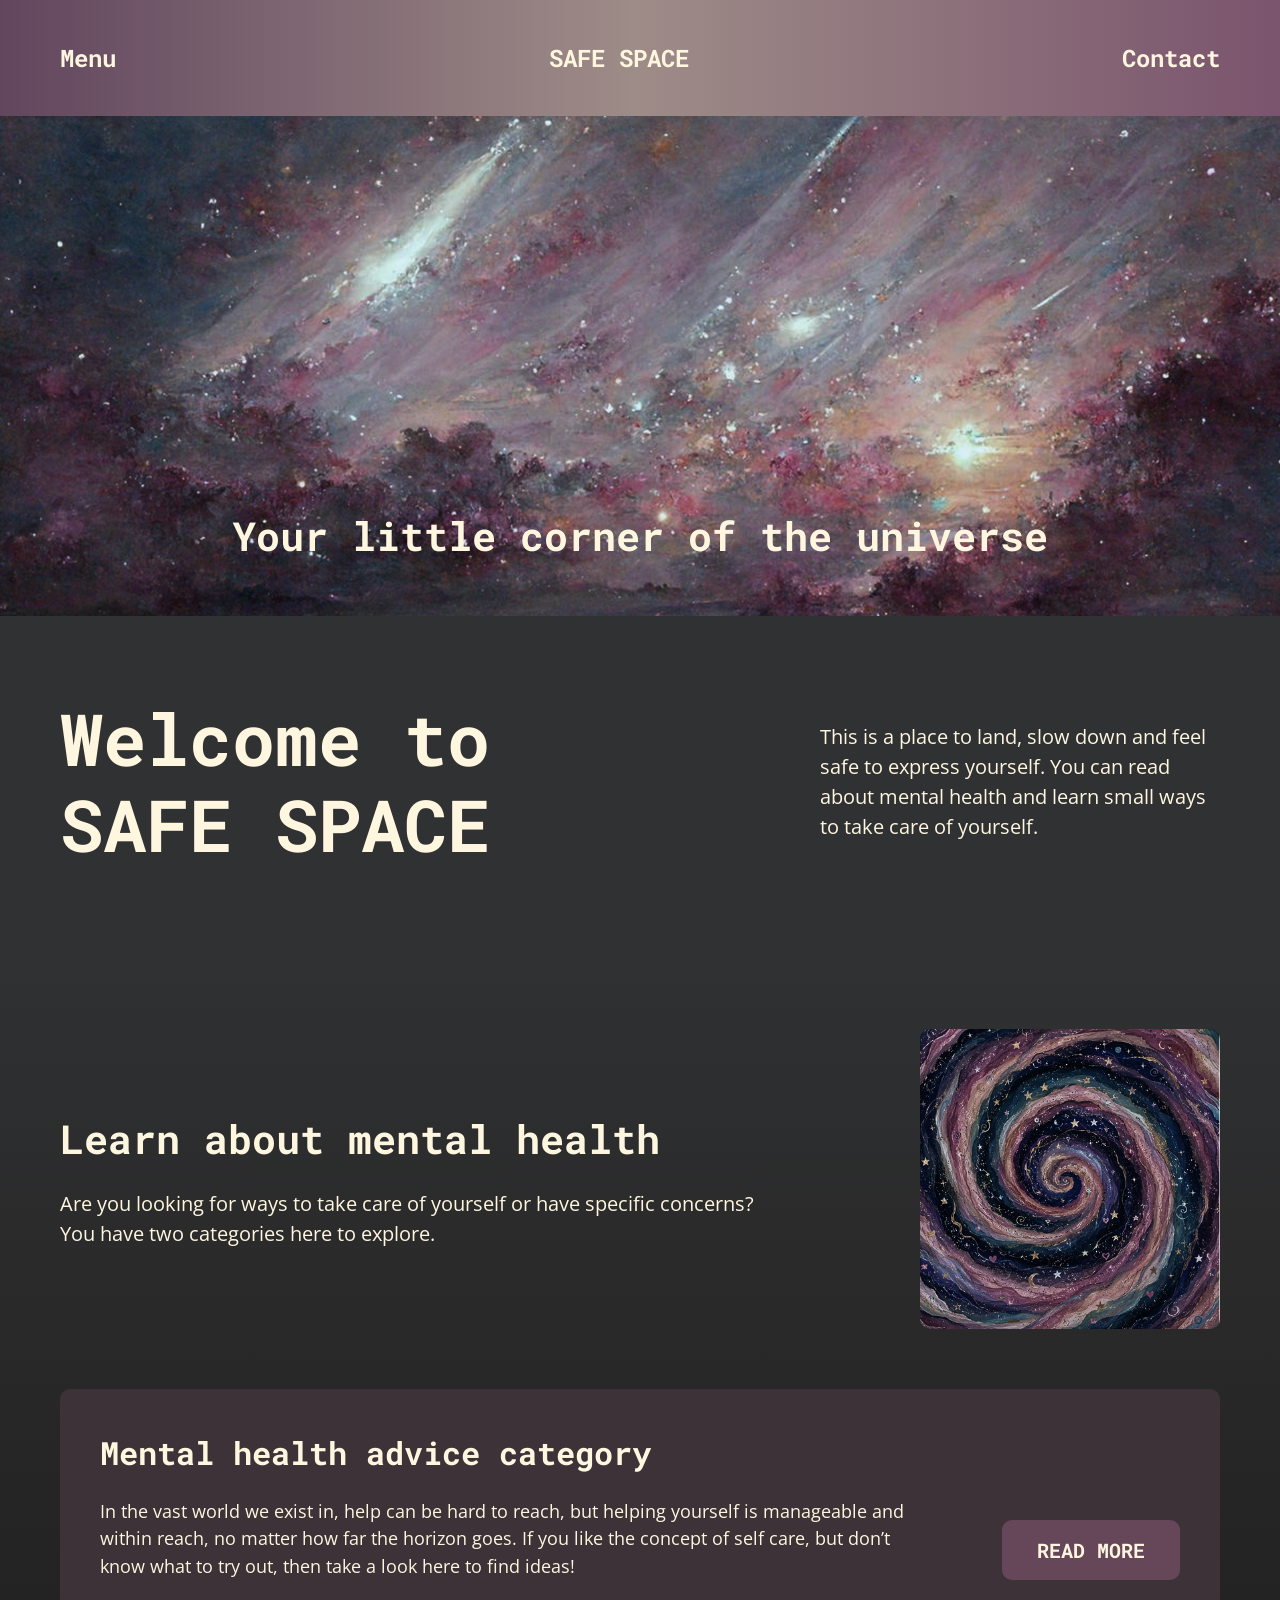
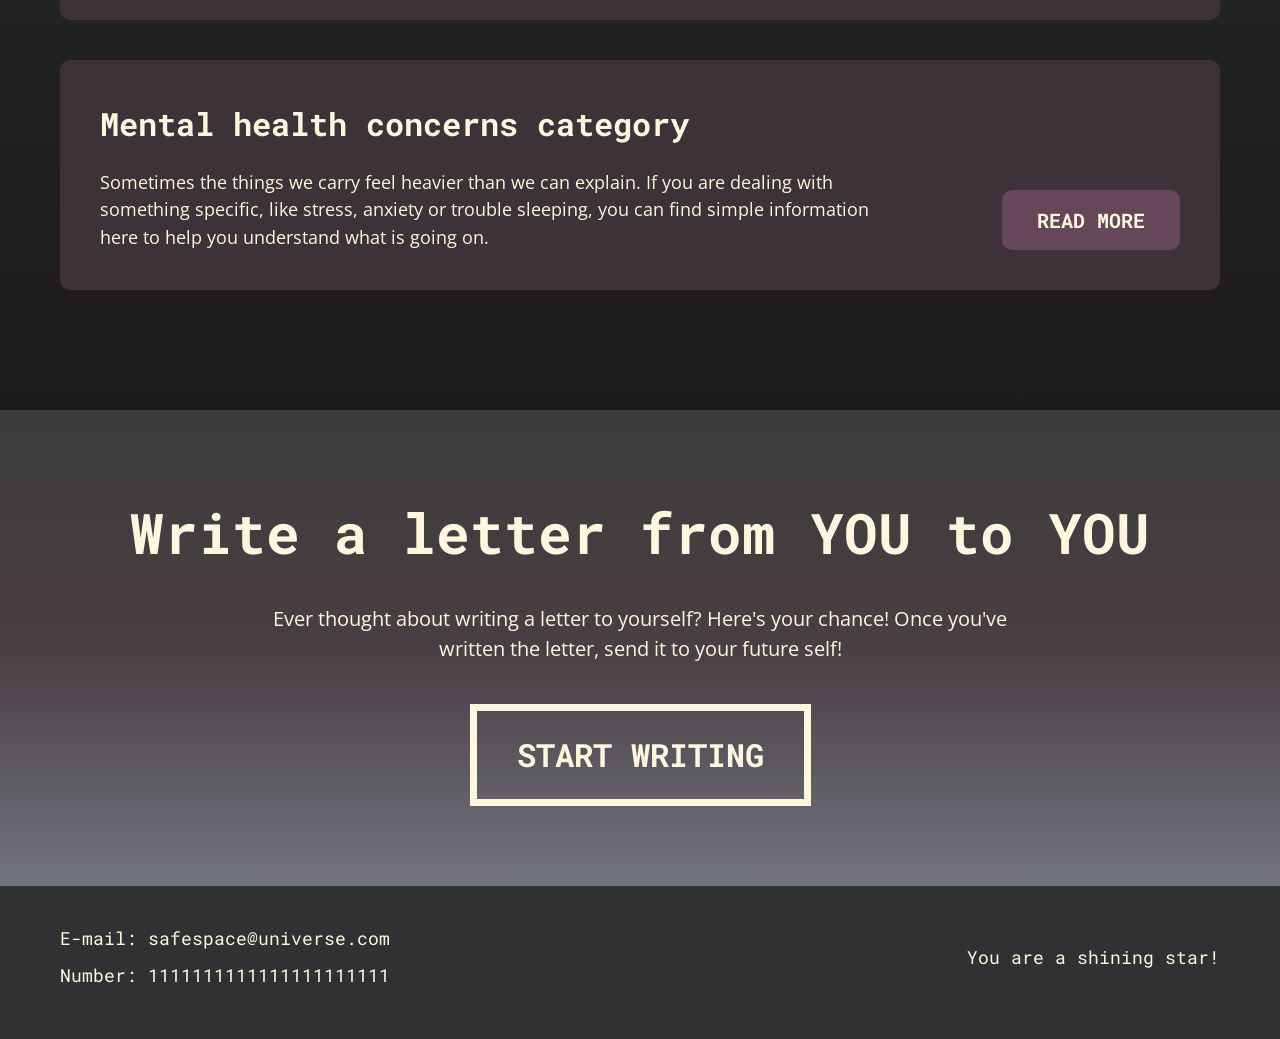
==== index.html @ ffc08a92 "html css" ====
<!DOCTYPE html>
<html lang="en">
<head>
    <meta charset="UTF-8">
    <meta name="viewport" content="width=device-width, initial-scale=1.0">
    
    <title>SAFE SPACE</title>

    <link rel="preconnect" href="https://fonts.googleapis.com">
    <link rel="preconnect" href="https://fonts.gstatic.com" crossorigin>
    <link href="https://fonts.googleapis.com/css2?family=Open+Sans:wght@400;700&family=Roboto+Mono:wght@400;700&display=swap" rel="stylesheet">

    <link rel="stylesheet" href="css/style.css">
</head>
<body>


    <header class="header">


        <nav class="nav">
            <a href="#">Menu</a>
            <a href="#" class="logo">SAFE SPACE</a>
            <a href="#">Contact</a>
        </nav>


    </header>


    <main>


        <section class="hero">


            <img src="images/conceptheroimage.jpg" alt="A painted night sky with shooting stars and pink clouds" class="hero-image">
            <h1> Your little corner of the universe</h1>


        </section>


        <section class="welcome">

            <h2>Welcome to SAFE SPACE</h2>
            <p>This is a place to land, slow down and feel safe to express yourself. You can read about mental health and learn small ways to take care of yourself.</p>

        </section>


        <section class="mentalhealth">


            <div class="aboutmentalhealth">
                <div>
                    <h2>Learn about mental health</h2>
                    <p>Are you looking for ways to take care of yourself or have specific concerns? You have two categories here to explore.</p>
                </div>
                <img src="images/portal.jpg" alt="A painted purple and blue spiral galaxy">
            </div>


            <article class="category">
                <div class="categorytext">
                    <h3>Mental health advice category</h3>
                    <p>In the vast world we exist in, help can be hard to reach, but helping yourself is manageable and within reach, no matter how far the horizon goes. If you like the concept of self care, but don’t know what to try out, then take a look here to find ideas!</p>
                </div>
                <a href="#" class="button">READ MORE</a>
            </article>


            <article class="category">
                <div class="categorytext">
                    <h3>Mental health concerns category</h3>
                    <p>Sometimes the things we carry feel heavier than we can explain. If you are dealing with something specific, like stress, anxiety or trouble sleeping, you can find simple information here to help you understand what is going on.</p>
                </div>
                <a href="#" class="button">READ MORE</a>
            </article>


        </section>


        <section class="letter">


            <h2>Write a letter from YOU to YOU</h2>
            <p>Ever thought about writing a letter to yourself? Here's your chance! Once you've written the letter, send it to your future self!</p>
            <a href="#" class="buttonbox">START WRITING</a>


        </section>


    </main>


    <footer class="footer">


        <div>
            <p>E-mail: safespace@universe.com</p>
            <p>Number: 1111111111111111111111</p>
        </div>
        <p>You are a shining star!</p>


    </footer>
    

</body>
</html>
---- css/style.css ----
* {
   box-sizing: border-box; 
   margin: 0;
   padding:0;
}

body {
    background-color: #303132;
    color: #FFF6E0;
    font-family: "Open Sans", sans-serif;
    font-size: 16px;
    line-height: 1.5;
}

/*header*/ 


.header {
    background: linear-gradient(90deg, #62465E 0%, #9E8C88 49.65%, #7A546D 100%);
    width: 100%;
}

.nav {
    display: flex;
    justify-content: space-between;
    align-items: center;
    padding: 40px 60px;
}

.nav a {
    font-family: "Roboto Mono", monospace;
    font-weight: 700;
    font-size: 1.5rem;
    color:#FFF6E0;
    text-decoration: none;
}

.logo {
    font-size: 2.2rem;
}


/*hero*/


.hero {
    position: relative;
}

.hero-image {
    display: block;
    width: 100%;
    max-height: 500px;
    object-fit: cover;
}

.hero h1 {
    position: absolute;
    bottom: 10%;
    left: 0;
    width: 100%;
    text-align: center;
    font-family: "Roboto Mono", monospace;
    font-size: 2.5rem;
    color:#FFF6E0
}


/*welcome*/


.welcome {
    display: flex;
    flex-wrap: wrap;
    justify-content: space-between;
    align-items: center;
    gap: 40px;
    padding: 80px 60px;
}

.welcome h2 {
    flex: 1;
    max-width: 590px;
    font-family: "Roboto Mono", monospace;
    font-style: normal;
    font-size: 4.5rem;
    font-weight: 700;
    line-height: 1.2;
}

.welcome p {
    flex: 1;
    max-width: 577px;
    max-width: 400px;
    font-family: "Open Sans", sans-serif;
    font-size: 1.25rem;
    line-height: 1.5;
}


/*mental health*/


.mentalhealth {
    background: linear-gradient(180deg, #303132 0%, #1C1A1B 100%);
    padding: 80px 60px;
}

.aboutmentalhealth {
    display: flex;
    justify-content: space-between;
    align-items: center;
    gap: 40px;
    margin-bottom: 60px;
}

.aboutmentalhealth h2 {
    font-family: "Roboto Mono", monospace;
    font-size: 2.5rem; 
    margin-bottom: 20px;
}

.aboutmentalhealth p {
    font-family: "Open Sans", sans-serif;
    font-size: 1.25rem;
    max-width: 700px;
}

.aboutmentalhealth img {
    width: 300px;
    height: 300px;
    object-fit: cover;
    border-radius: 10px; 
}


/*categories*/


.category {
    background-color: #3C3237; 
    border-radius: 10px; 
    padding: 40px;
    margin-bottom: 40px;
    display: flex;
    justify-content: space-between;
    align-items: flex-end;
    gap: 30px;
}

.categorytext {
    max-width: 75%;
}

.category h3 {
    font-family: "Roboto Mono", monospace;
    font-size: 2rem; 
    margin-bottom: 20px;
}

.category p {
    font-family: "Open Sans", sans-serif;
    font-size: 1.15rem;
    line-height: 1.5;
}


/*READ MORE*/


.button {
    display: inline-block;
    background-color: #654759; 
    border-radius: 10px; 
    color: #FFF6E0;
    padding: 15px 35px;
    text-decoration: none;
    font-family: "Roboto Mono", monospace;
    font-size: 1.25rem; 
    font-weight: 700;
    white-space: nowrap;
}


/*letter*/


.letter {
    background: linear-gradient(180deg, #3C3C3C 0%, #493E43 50%, #72747E 100%); /* Figma line 286 */
    padding: 80px 60px;
    text-align: center;
}

.letter h2 {
    font-family: "Roboto Mono", monospace;
    font-size: 3.5rem; 
    margin-bottom: 30px;
}

.letter p {
    font-family: "Open Sans", sans-serif;
    font-size: 1.25rem;
    max-width: 800px;
    margin: 0 auto 40px auto;
}


/*START WRITING*/


.buttonbox {
    display: inline-block;
    border: 7px solid #FFF6E0; 
    color: #FFF6E0;
    padding: 20px 40px;
    font-family: "Roboto Mono", monospace;
    font-size: 2rem; 
    font-weight: 700;
    text-decoration: none;
    text-align: center;
}


/*footer*/


.footer {
    background-color: #303132;
    padding: 40px 60px;
    display: flex;
    justify-content: space-between;
    align-items: center;
}

.footer p {
    font-family: "Roboto Mono", monospace;
    font-size: 1.1rem;
    margin-bottom: 10px;
}
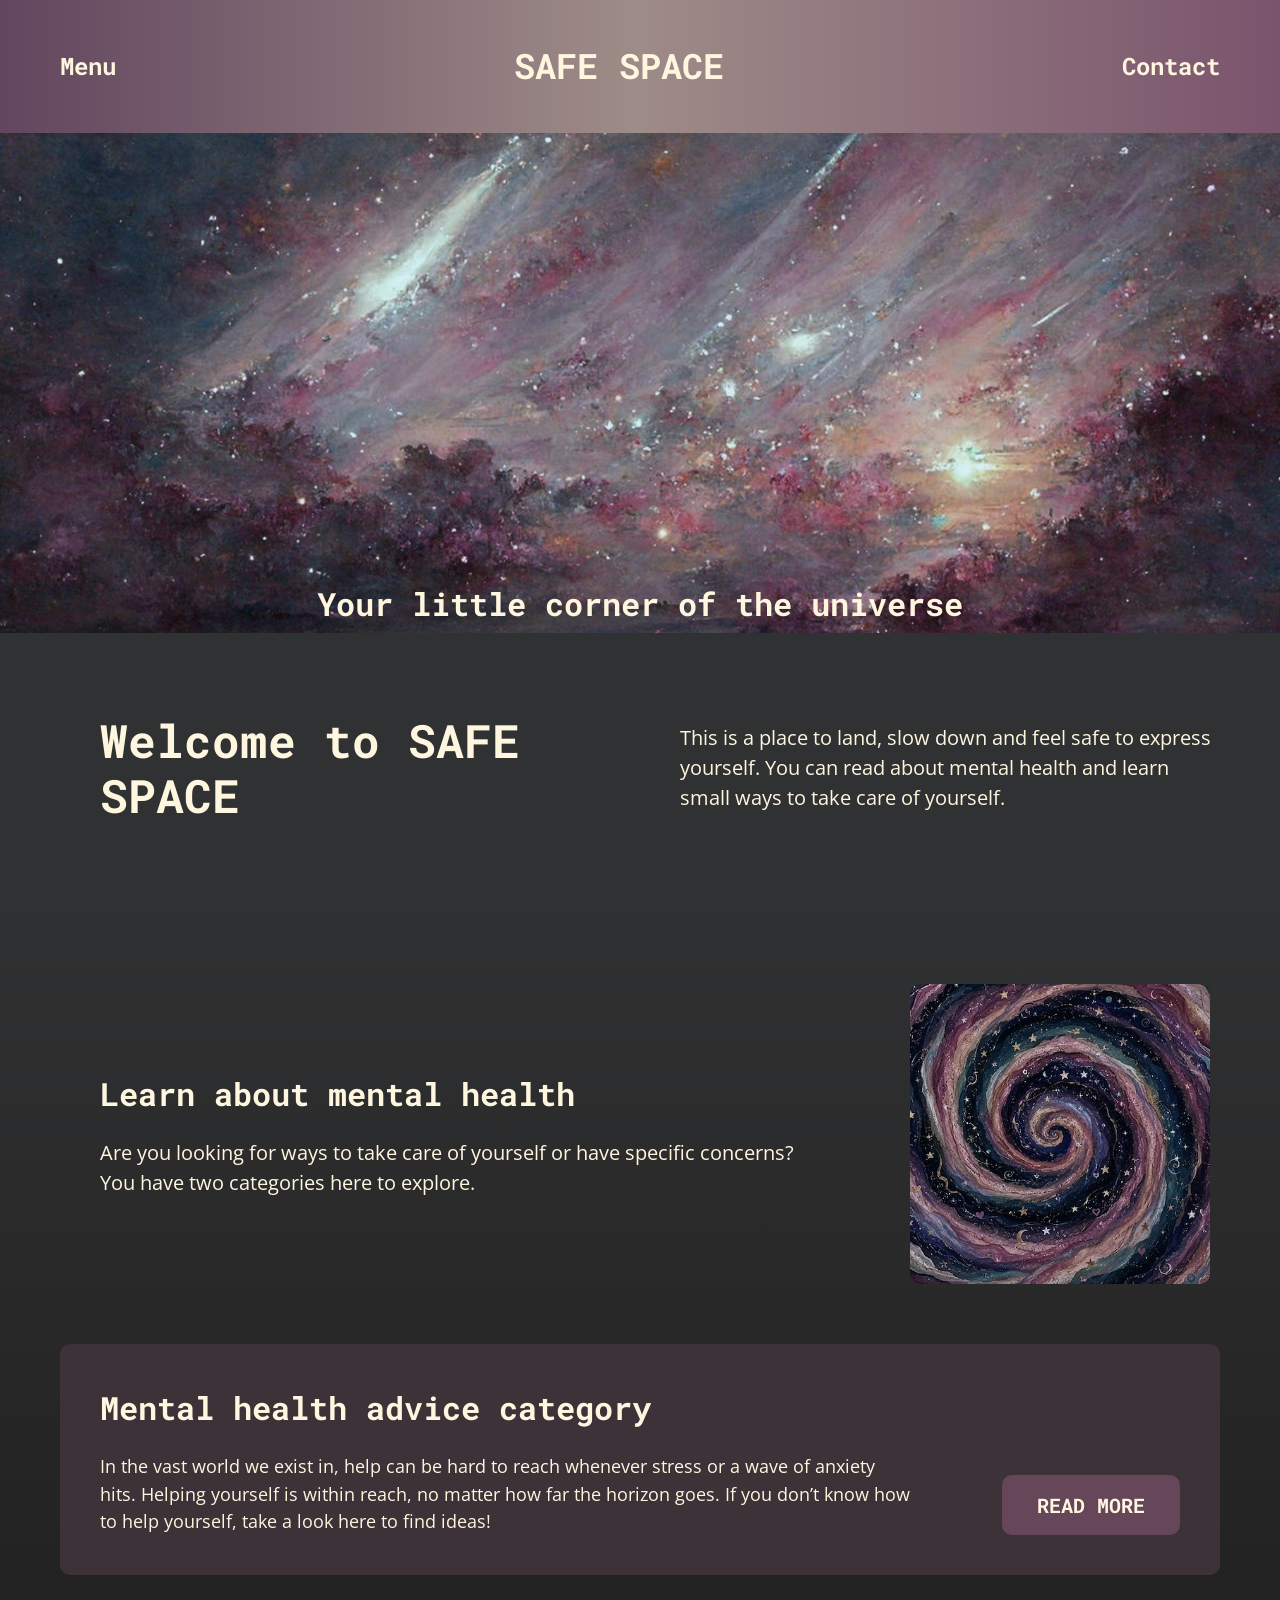
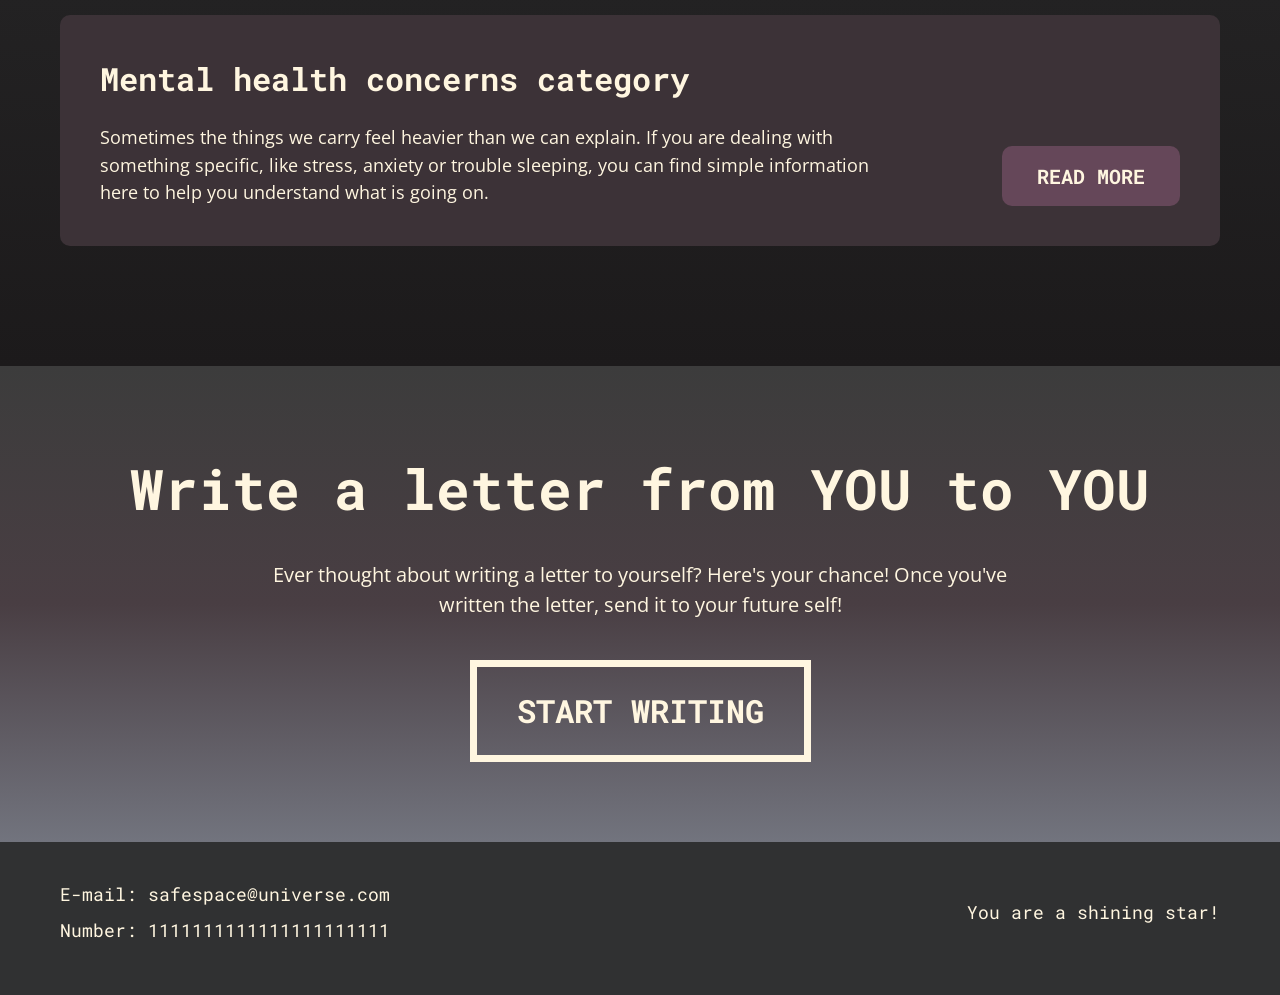
==== commit 25eb659e: "kode" ====
--- a/index.html
+++ b/index.html
@@ -15,7 +15,7 @@
 <body>
 
 
-    <header class="header">
+    <header class="header"> 
 
 
         <nav class="nav">
@@ -34,7 +34,7 @@
         <section class="hero">
 
 
-            <img src="images/conceptheroimage.jpg" alt="A painted night sky with shooting stars and pink clouds" class="hero-image">
+            <img src="images/conceptheroimage.jpg" alt="A painted night sky with bright shooting stars and dark pink clouds" class="hero-image">
             <h1> Your little corner of the universe</h1>
 
 
@@ -64,9 +64,9 @@
             <article class="category">
                 <div class="categorytext">
                     <h3>Mental health advice category</h3>
-                    <p>In the vast world we exist in, help can be hard to reach, but helping yourself is manageable and within reach, no matter how far the horizon goes. If you like the concept of self care, but don’t know what to try out, then take a look here to find ideas!</p>
+                    <p>In the vast world we exist in, help can be hard to reach whenever stress or a wave of anxiety hits. Helping yourself is within reach, no matter how far the horizon goes. If you don’t know how to help yourself, take a look here to find ideas!</p>
                 </div>
-                <a href="#" class="button">READ MORE</a>
+                <a href="advice.html" class="button">READ MORE</a>
             </article>
 
 
--- a/css/style.css
+++ b/css/style.css
@@ -35,7 +35,7 @@
     text-decoration: none;
 }
 
-.logo {
+.nav .logo {
     font-size: 2.2rem;
 }
 
@@ -56,12 +56,12 @@
 
 .hero h1 {
     position: absolute;
-    bottom: 10%;
+    bottom: 1%;
     left: 0;
     width: 100%;
     text-align: center;
     font-family: "Roboto Mono", monospace;
-    font-size: 2.5rem;
+    font-size: 2rem;
     color:#FFF6E0
 }
 
@@ -83,15 +83,15 @@
     max-width: 590px;
     font-family: "Roboto Mono", monospace;
     font-style: normal;
-    font-size: 4.5rem;
+    font-size: 2.90rem;
     font-weight: 700;
     line-height: 1.2;
+    margin-left: 40px;
 }
 
 .welcome p {
     flex: 1;
     max-width: 577px;
-    max-width: 400px;
     font-family: "Open Sans", sans-serif;
     font-size: 1.25rem;
     line-height: 1.5;
@@ -112,11 +112,13 @@
     align-items: center;
     gap: 40px;
     margin-bottom: 60px;
+    margin-right: 10px;
+    margin-left: 40px;
 }
 
 .aboutmentalhealth h2 {
     font-family: "Roboto Mono", monospace;
-    font-size: 2.5rem; 
+    font-size: 2rem; 
     margin-bottom: 20px;
 }
 
@@ -186,7 +188,7 @@
 
 
 .letter {
-    background: linear-gradient(180deg, #3C3C3C 0%, #493E43 50%, #72747E 100%); /* Figma line 286 */
+    background: linear-gradient(180deg, #3C3C3C 0%, #493E43 50%, #72747E 100%);
     padding: 80px 60px;
     text-align: center;
 }
@@ -239,7 +241,187 @@
 }
 
 
-
-
-
-
+/*advice*/
+
+/*header*/
+
+.headeradvice {
+background: linear-gradient(90deg, rgba(62, 74, 96, 0.58) 0%, rgba(22, 26, 28, 0.58) 100%);
+
+}
+
+.mentalhealthadvice {
+    padding: 80px 60px 0 60px;
+}
+
+/*text*/
+
+.text {
+    max-width: 800px;
+    margin: 0 auto;
+}
+
+/*text h1 font*/
+
+.text h1 {
+    font-family: "Roboto Mono", monospace;
+    font-size: 3rem;
+    margin-bottom: 30px;
+}
+
+/*text h2 font*/
+
+.text h2 {
+    font-family: "Roboto Mono", monospace;
+    font-size: 2rem;
+    margin-bottom: 30px;  
+}
+
+/*text p font*/ 
+
+.text p {
+    font-family: "Open Sans", sans-serif;
+    font-size: 1.25rem;
+    margin-bottom: 20px;
+}
+
+/*selfcare, support*/
+
+.selfcare,
+.support {
+    background: linear-gradient(180deg, #303132 0%, #2A2D2F 13.46%, #1B1C1F 59.62%);
+    padding: 40px 60px 80px 60px;
+}
+
+/*selfcare steps*/
+
+.steps {
+    background: linear-gradient(180deg, rgba(75, 93, 107, 0.58) 0%, rgba(54, 62, 69, 0.488) 100%);
+    padding: 60px;
+}
+
+.stepslist {
+    font-size: 1.25rem;
+    margin-bottom: 20px;
+    padding-inline-start: 20px;
+}
+
+/*moon image png*/
+
+.moon {
+    display: block;
+    width: 300px;
+    max-width: 100%;
+    margin: 60px auto 0 auto;
+}
+
+
+
+
+/*contact form*/
+
+/*header*/
+
+.bodycontact {
+    background: linear-gradient(180deg, #303132 7%, #3c3e40 13.46%, #252627 59.62%);
+    padding: 0;
+}
+
+.contactform {
+  border-radius: 5px;
+  background-color: #303132;
+  padding: 1.3em;
+  width: 50%;
+  margin-top: 20px;
+  margin: 80px; 
+  margin-left: auto;
+  margin-right: auto;
+  font-family: "Roboto Mono", monospace;
+  font-size: 18px;
+  font-style: normal;
+  box-shadow: 0 4px 20px rgba(0, 0, 0, 0.5);
+
+}
+
+.contactform h1 {
+    margin-bottom: 1em;
+}
+
+.contact-text {
+    margin-bottom: 0.5em;
+}
+
+
+input[type=text], input[type=email], input[type=tel], textarea{
+    width: 100%;
+    padding: 1em;
+    border: 1px solid #303132;
+    border-radius: 4px;
+    margin-top: 0.5em;
+    margin-bottom: 1em;
+    box-sizing: border-box;
+}
+
+fieldset {
+    border: none;
+    margin-top: 2.5em;
+    margin-bottom: 0.8em;
+    font-family: "Roboto Mono", monospace;
+    font-size: 18px;
+    font-style: normal;
+    box-sizing: border-box;
+} 
+
+.suggestions {
+    display: block;
+    margin-bottom: 0.5em;
+}
+
+input[type=submit]{
+    background-color: #222222;
+    color: #FFF6E0;
+    padding: 0.8em 1.5em;
+    border:none;
+    border-radius: 4px;
+    width: 100px;
+    font-size: 18px;
+    font-family: "Roboto Mono", monospace;
+    font-style: normal;
+    cursor: pointer;
+}
+
+input[type=submit]:hover{
+    background-color: #575757;
+}
+
+/*Andre style elementer*/
+
+.visually-hidden{ /*WCAG defineret class som fjerner element fra skærm, men som stadig kan læses af skærmlæseren*/
+	border: 0;
+	clip: rect(0 0 0 0);
+	height: 1px;
+	margin: -1px;
+	overflow: hidden;
+	padding: 0;
+	position: absolute;
+	width: 1px;
+}
+
+
+/*Responsiv tilpasning*/
+
+@media only screen and (max-width: 850px){
+	main{
+		width: 100% !important;
+	}
+	body{
+		margin: 0;
+	}
+	header{
+		margin-bottom: 0;
+	}
+}
+
+
+
+
